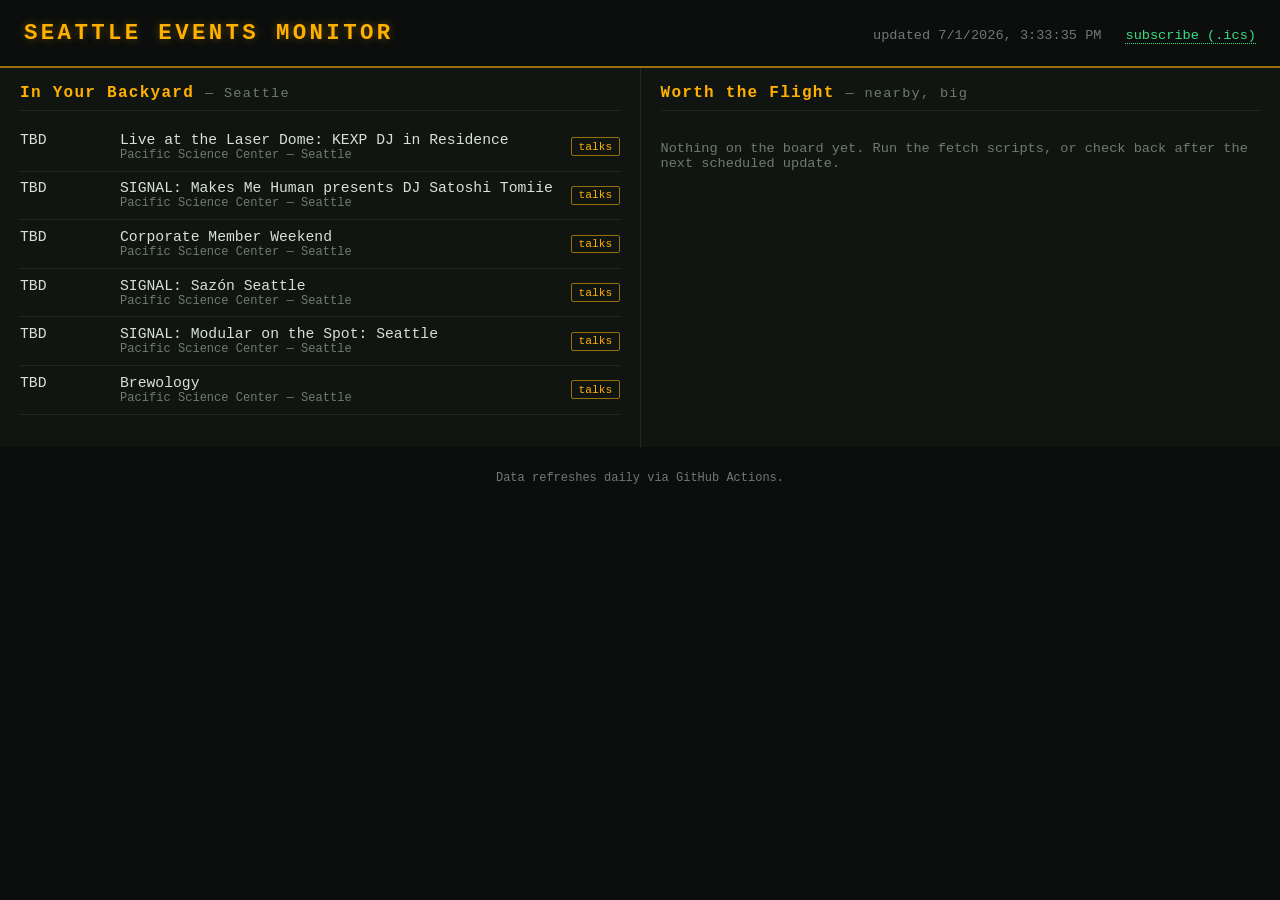
==== index.html @ 9310f9ef "Flatten site/ to repo root for cleaner GitHub Pages URL index.html, style.css, app.js move to root. " ====
<!DOCTYPE html>
<html lang="en">
<head>
<meta charset="UTF-8">
<meta name="viewport" content="width=device-width, initial-scale=1.0">
<title>Seattle Events Monitor</title>
<link rel="stylesheet" href="style.css">
</head>
<body>
  <header class="board-header">
    <h1>SEATTLE EVENTS MONITOR</h1>
    <div class="board-meta">
      <span id="last-updated">loading&hellip;</span>
      <a id="ics-link" href="data/events.ics">subscribe (.ics)</a>
    </div>
  </header>

  <main class="board">
    <section class="lane" id="lane-local">
      <h2>In Your Backyard <span class="lane-sub">&mdash; Seattle</span></h2>
      <div class="rows" id="rows-local"></div>
      <p class="empty-state" id="empty-local" hidden>Nothing on the board yet. Run the fetch scripts, or check back after the next scheduled update.</p>
    </section>

    <section class="lane" id="lane-big">
      <h2>Worth the Flight <span class="lane-sub">&mdash; nearby, big</span></h2>
      <div class="rows" id="rows-big"></div>
      <p class="empty-state" id="empty-big" hidden>Nothing on the board yet. Run the fetch scripts, or check back after the next scheduled update.</p>
    </section>
  </main>

  <footer class="board-footer">
    <span>Data refreshes daily via GitHub Actions.</span>
  </footer>

  <script src="app.js"></script>
</body>
</html>
---- style.css ----
:root {
  --bg: #0b0e0c;
  --panel: #111512;
  --amber: #ffb000;
  --amber-dim: #96700a;
  --green: #3ddc84;
  --text: #d8e0da;
  --text-dim: #6f7a73;
  --border: #232922;
}

* { box-sizing: border-box; }

body {
  margin: 0;
  background: var(--bg);
  color: var(--text);
  font-family: "Courier New", "Space Mono", monospace;
  min-height: 100vh;
}

.board-header {
  display: flex;
  justify-content: space-between;
  align-items: baseline;
  padding: 1.25rem 1.5rem;
  border-bottom: 2px solid var(--amber-dim);
}

.board-header h1 {
  margin: 0;
  font-size: 1.4rem;
  letter-spacing: 0.15em;
  color: var(--amber);
  text-shadow: 0 0 8px rgba(255, 176, 0, 0.35);
}

.board-meta {
  display: flex;
  gap: 1.5rem;
  align-items: baseline;
  font-size: 0.85rem;
  color: var(--text-dim);
}

.board-meta a {
  color: var(--green);
  text-decoration: none;
  border-bottom: 1px dotted var(--green);
}

.board {
  display: grid;
  grid-template-columns: 1fr 1fr;
  gap: 1px;
  background: var(--border);
}

@media (max-width: 800px) {
  .board { grid-template-columns: 1fr; }
}

.lane {
  background: var(--panel);
  padding: 1rem 1.25rem 2rem;
}

.lane h2 {
  font-size: 1rem;
  letter-spacing: 0.08em;
  color: var(--amber);
  border-bottom: 1px solid var(--border);
  padding-bottom: 0.5rem;
  margin: 0 0 0.75rem;
}

.lane-sub {
  color: var(--text-dim);
  font-weight: normal;
  font-size: 0.85em;
}

.row {
  display: grid;
  grid-template-columns: 5.5rem 1fr auto;
  gap: 0.75rem;
  padding: 0.55rem 0;
  border-bottom: 1px solid var(--border);
  align-items: baseline;
  font-size: 0.92rem;
}

.row.soon {
  color: var(--green);
}

.row .date {
  color: inherit;
  font-variant-numeric: tabular-nums;
  white-space: nowrap;
}

.row .title-cell a {
  color: inherit;
  text-decoration: none;
}

.row .title-cell a:hover {
  text-decoration: underline;
}

.row .venue {
  display: block;
  color: var(--text-dim);
  font-size: 0.82em;
}

.row .badge {
  font-size: 0.7rem;
  border: 1px solid var(--amber-dim);
  color: var(--amber);
  padding: 0.15rem 0.4rem;
  border-radius: 2px;
  white-space: nowrap;
  align-self: center;
}

.empty-state {
  color: var(--text-dim);
  font-size: 0.85rem;
  padding-top: 1rem;
}

.board-footer {
  text-align: center;
  color: var(--text-dim);
  font-size: 0.75rem;
  padding: 1.5rem;
}
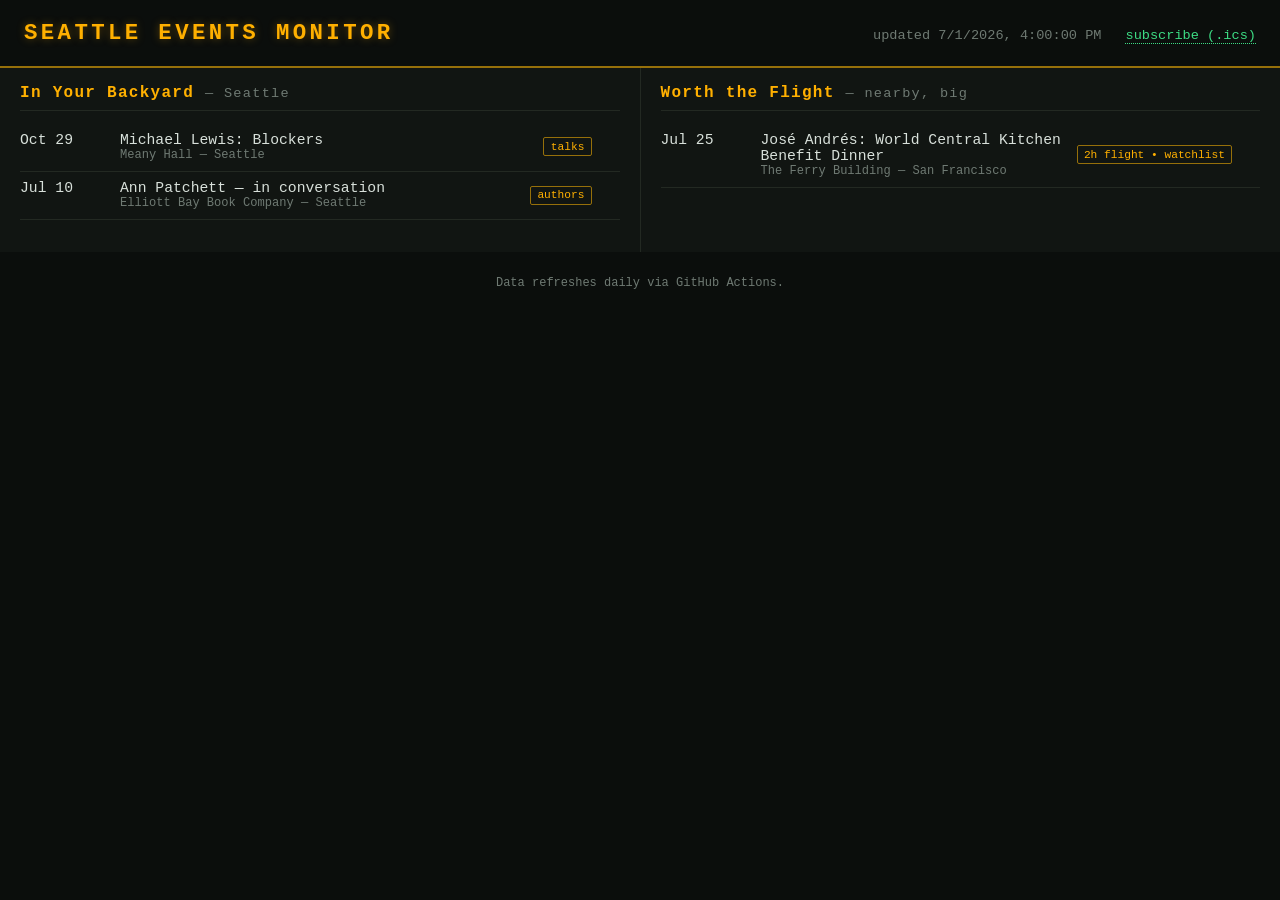
==== commit 723f2b3a: "Add Michael Lewis event + hide/not-interested feature - data/events.json: replace placeholder sample" ====
--- a/index.html
+++ b/index.html
@@ -11,6 +11,7 @@
     <h1>SEATTLE EVENTS MONITOR</h1>
     <div class="board-meta">
       <span id="last-updated">loading&hellip;</span>
+      <a id="show-hidden" href="#" hidden></a>
       <a id="ics-link" href="data/events.ics">subscribe (.ics)</a>
     </div>
   </header>
--- a/style.css
+++ b/style.css
@@ -82,7 +82,7 @@
 
 .row {
   display: grid;
-  grid-template-columns: 5.5rem 1fr auto;
+  grid-template-columns: 5.5rem 1fr auto auto;
   gap: 0.75rem;
   padding: 0.55rem 0;
   border-bottom: 1px solid var(--border);
@@ -125,6 +125,27 @@
   align-self: center;
 }
 
+.dismiss {
+  background: none;
+  border: none;
+  color: var(--text-dim);
+  font-size: 1rem;
+  cursor: pointer;
+  padding: 0 0.2rem;
+  line-height: 1;
+  align-self: center;
+  opacity: 0;
+  transition: opacity 0.15s, color 0.15s;
+}
+
+.row:hover .dismiss {
+  opacity: 1;
+}
+
+.dismiss:hover {
+  color: var(--text);
+}
+
 .empty-state {
   color: var(--text-dim);
   font-size: 0.85rem;
